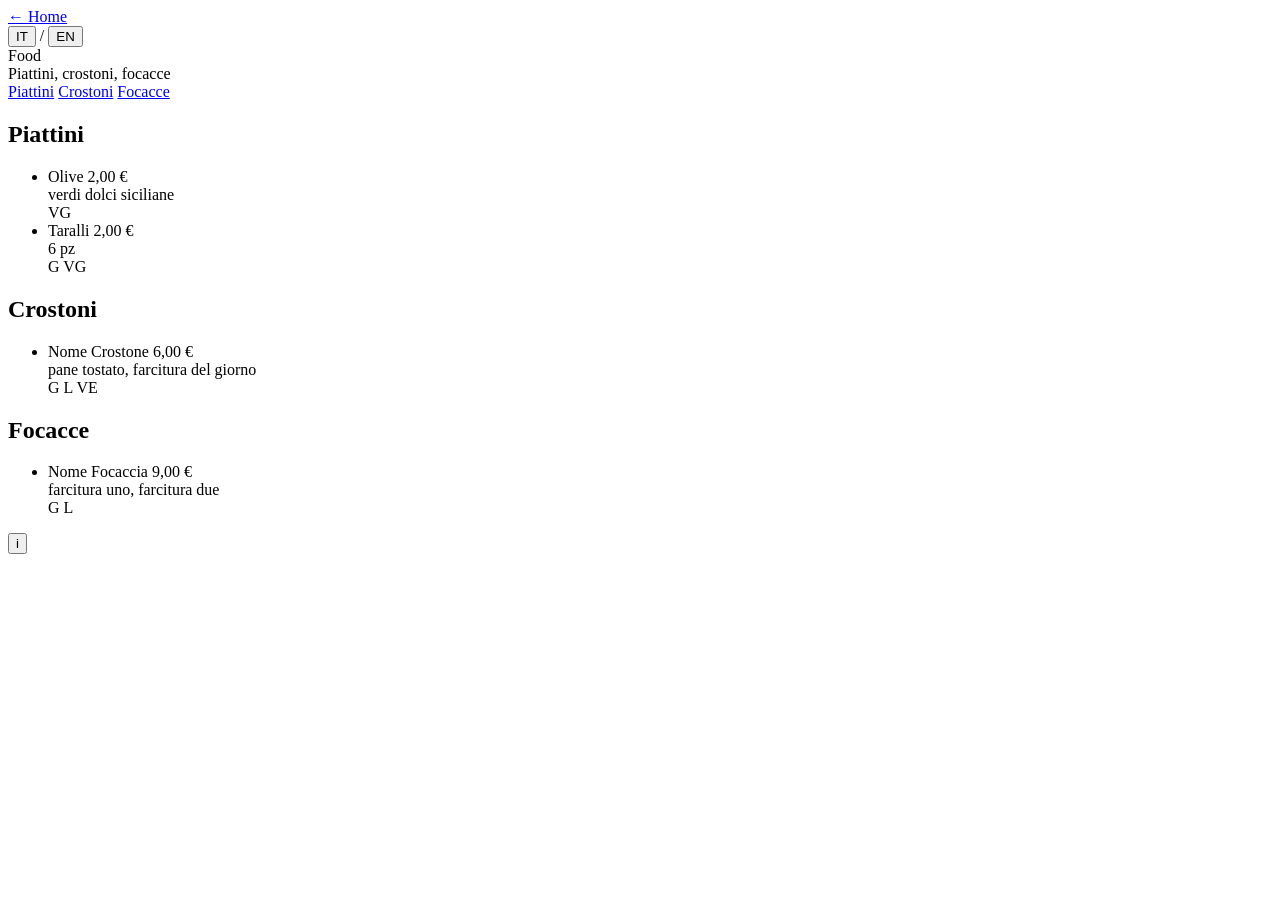
==== food.html @ 465bb367 "Again" ====
<!DOCTYPE html>
<html lang="it">
<head>
<meta charset="UTF-8">
<meta name="viewport" content="width=device-width, initial-scale=1">
<title>Food — Il Tuo Locale</title>
<link rel="stylesheet" href="style.css">
</head>
<body>
 
<div class="barra-top">
  <a class="indietro" href="index.html" data-en="&larr; Home">&larr; Home</a>
  <div class="lingua">
    <button type="button" id="btn-it" class="attiva" onclick="cambiaLingua('it')">IT</button>
    <span class="divisore">/</span>
    <button type="button" id="btn-en" onclick="cambiaLingua('en')">EN</button>
  </div>
</div>
 
<header>
  <div class="logo">Food</div>
  <div class="sottotitolo" data-en="Small plates, toasts, focaccia">Piattini, crostoni, focacce</div>
</header>
 
<nav class="categorie">
  <a href="#piattini" data-en="Small plates">Piattini</a>
  <a href="#crostoni" data-en="Toasts">Crostoni</a>
  <a href="#focacce" data-en="Focaccia">Focacce</a>
</nav>
 
<div class="contenitore">
 
  <!-- ===== PIATTINI ===== -->
  <section class="sezione" id="piattini">
    <h2 class="titolo-sezione" data-en="Small plates">Piattini</h2>
    <ul class="lista-voci">
 
      <li class="voce">
        <div class="riga-nome">
          <span class="nome" data-en="Olives">Olive</span>
          <span class="leader"></span>
          <span class="prezzo">2,00 €</span>
        </div>
        <div class="descrizione" data-en="sweet Sicilian green olives">verdi dolci siciliane</div>
        <div class="tags">
          <span class="tag" title="Vegano">VG</span>
        </div>
      </li>
 
      <li class="voce">
        <div class="riga-nome">
          <span class="nome">Taralli</span>
          <span class="leader"></span>
          <span class="prezzo">2,00 €</span>
        </div>
        <div class="descrizione" data-en="6 pcs">6 pz</div>
        <div class="tags">
          <span class="tag" title="Glutine">G</span>
          <span class="tag" title="Vegano">VG</span>
        </div>
      </li>
 
    </ul>
  </section>
 
  <!-- ===== CROSTONI ===== -->
  <section class="sezione" id="crostoni">
    <h2 class="titolo-sezione" data-en="Toasts">Crostoni</h2>
    <ul class="lista-voci">
 
      <li class="voce">
        <div class="riga-nome">
          <span class="nome">Nome Crostone</span>
          <span class="leader"></span>
          <span class="prezzo">6,00 €</span>
        </div>
        <div class="descrizione" data-en="toasted bread, topping of the day">pane tostato, farcitura del giorno</div>
        <div class="tags">
          <span class="tag" title="Glutine">G</span>
          <span class="tag" title="Latte">L</span>
          <span class="tag" title="Vegetariano">VE</span>
        </div>
      </li>
 
    </ul>
  </section>
 
  <!-- ===== FOCACCE ===== -->
  <section class="sezione" id="focacce">
    <h2 class="titolo-sezione" data-en="Focaccia">Focacce</h2>
    <ul class="lista-voci">
 
      <li class="voce">
        <div class="riga-nome">
          <span class="nome">Nome Focaccia</span>
          <span class="leader"></span>
          <span class="prezzo">9,00 €</span>
        </div>
        <div class="descrizione" data-en="filling one, filling two">farcitura uno, farcitura due</div>
        <div class="tags">
          <span class="tag" title="Glutine">G</span>
          <span class="tag" title="Latte">L</span>
        </div>
      </li>
 
    </ul>
  </section>
 
</div>
 
<!-- ===== PULSANTE LEGENDA IN BASSO A DESTRA ===== -->
<button type="button" class="bottone-legenda" id="bottone-legenda"
        aria-expanded="false" aria-controls="pannello-legenda"
        onclick="apriChiudiLegenda()" title="Legenda allergeni">i</button>
 
<div class="pannello-legenda" id="pannello-legenda" hidden>
  <h3 data-en="Allergens key">Legenda allergeni</h3>
  <ul>
    <li><span class="tag">G</span> <span data-en="Gluten">Glutine</span></li>
    <li><span class="tag">L</span> <span data-en="Milk">Latte</span></li>
    <li><span class="tag">U</span> <span data-en="Eggs">Uova</span></li>
    <li><span class="tag">FG</span> <span data-en="Nuts">Frutta a guscio</span></li>
    <li><span class="tag">AR</span> <span data-en="Peanuts">Arachidi</span></li>
    <li><span class="tag">SO</span> <span data-en="Soy">Soia</span></li>
    <li><span class="tag">SE</span> <span data-en="Sesame">Sesamo</span></li>
    <li><span class="tag">SN</span> <span data-en="Mustard">Senape</span></li>
    <li><span class="tag">SD</span> <span data-en="Celery">Sedano</span></li>
    <li><span class="tag">P</span> <span data-en="Fish">Pesce</span></li>
    <li><span class="tag">M</span> <span data-en="Molluscs">Molluschi</span></li>
    <li><span class="tag">CR</span> <span data-en="Crustaceans">Crostacei</span></li>
    <li><span class="tag">LU</span> <span data-en="Lupin">Lupini</span></li>
    <li><span class="tag">S</span> <span data-en="Sulphites">Solfiti</span></li>
    <li><span class="tag">VE</span> <span data-en="Vegetarian">Vegetariano</span></li>
    <li><span class="tag">VG</span> <span data-en="Vegan">Vegano</span></li>
  </ul>
</div>
 
<script src="script.js"></script>
</body>
</html>
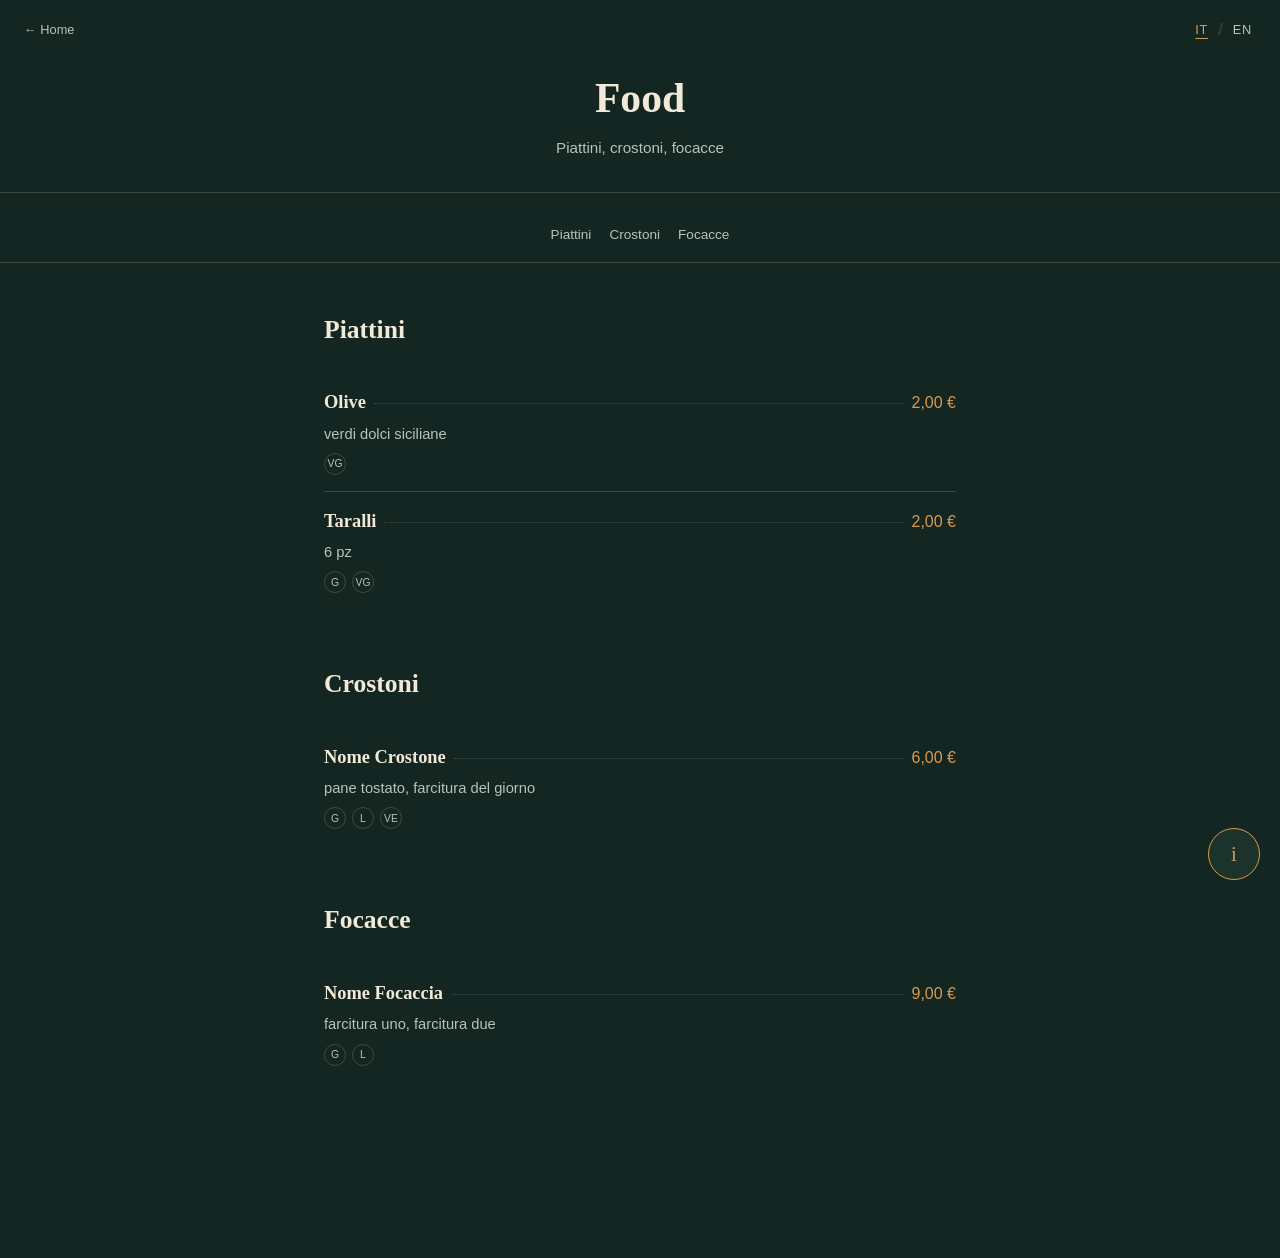
==== commit 97d45a2e: "Nome" ====
--- a/food.html
+++ b/food.html
@@ -3,7 +3,7 @@
 <head>
 <meta charset="UTF-8">
 <meta name="viewport" content="width=device-width, initial-scale=1">
-<title>Food — Il Tuo Locale</title>
+<title>Food — MESCI</title>
 <link rel="stylesheet" href="style.css">
 </head>
 <body>
--- a/style.css
+++ b/style.css
@@ -0,0 +1,251 @@
+/* =========================================================
+   STILE CONDIVISO DA TUTTE LE PAGINE
+   Cambia i colori e i font qui sotto: si aggiorna tutto.
+   ========================================================= */
+:root{
+  --bg: #142621;
+  --bg-card: #1b332b;
+  --testo: #f2ead8;
+  --testo-muto: #b7c3ba;
+  --accento: #d99a4e;
+  --linea: rgba(242,234,216,0.18);
+  --font-titoli: "Fraunces", Georgia, serif;
+  --font-testo: "Work Sans", Arial, sans-serif;
+  --max-width: 680px;
+}
+
+* { box-sizing: border-box; }
+
+body{
+  margin:0;
+  background: var(--bg);
+  color: var(--testo);
+  font-family: var(--font-testo);
+  line-height: 1.5;
+}
+a { color: inherit; }
+
+.contenitore{
+  max-width: var(--max-width);
+  margin: 0 auto;
+  padding: 0 24px 120px;
+}
+
+/* ---------- BARRA IN ALTO (lingua + indietro) ---------- */
+.barra-top{
+  display:flex;
+  justify-content:space-between;
+  align-items:center;
+  padding: 16px 24px 0;
+}
+.indietro{
+  font-size: 0.8rem;
+  color: var(--testo-muto);
+  text-decoration:none;
+}
+.indietro:hover{ color: var(--accento); }
+
+.lingua{ display:flex; align-items:center; gap: 6px; }
+.lingua button{
+  background:none; border:none;
+  padding: 6px 4px;
+  cursor:pointer;
+  font-family: var(--font-testo);
+  font-size: 0.8rem;
+  letter-spacing: 0.06em;
+  color: var(--testo-muto);
+}
+.lingua button.attiva{
+  color: var(--accento);
+  text-decoration: underline;
+  text-underline-offset: 4px;
+}
+.lingua button:focus-visible,
+.bottone-legenda:focus-visible,
+.bottone-home:focus-visible{
+  outline: 2px solid var(--accento);
+  outline-offset: 3px;
+}
+.lingua .divisore{ color: var(--linea); }
+
+/* ---------- HEADER ---------- */
+header{ text-align:center; padding: 24px 24px 32px; }
+header .logo{
+  font-family: var(--font-titoli);
+  font-size: 2.6rem;
+  font-weight: 600;
+}
+header .sottotitolo{
+  color: var(--testo-muto);
+  margin-top: 8px;
+  font-size: 0.95rem;
+}
+
+/* ---------- HOME: i due pulsanti WINE / FOOD ---------- */
+.home{
+  min-height: 100svh;
+  display:flex;
+  flex-direction:column;
+  justify-content:center;
+  align-items:center;
+  padding: 24px;
+  text-align:center;
+}
+.home .logo{
+  font-family: var(--font-titoli);
+  font-size: 3.2rem;
+  font-weight: 600;
+  margin-bottom: 8px;
+}
+.home .sottotitolo{
+  color: var(--testo-muto);
+  margin-bottom: 48px;
+  font-size: 0.95rem;
+}
+.bottoni-home{
+  display:flex;
+  flex-direction: column;   /* uno sopra l'altro */
+  gap: 16px;
+  width: 100%;
+  max-width: 320px;
+}
+.bottone-home{
+  display:block;
+  padding: 22px 16px;
+  border: 1px solid var(--accento);
+  border-radius: 4px;
+  color: var(--accento);
+  text-decoration:none;
+  font-family: var(--font-titoli);
+  font-size: 1.4rem;
+  letter-spacing: 0.12em;
+}
+.bottone-home:hover{
+  background: var(--accento);
+  color: var(--bg);
+}
+
+/* ---------- NAV ANCORE ---------- */
+nav.categorie{
+  display:flex; flex-wrap: wrap; justify-content:center;
+  gap: 8px 18px;
+  padding: 24px 24px 8px;
+  border-top: 1px solid var(--linea);
+  border-bottom: 1px solid var(--linea);
+  margin-bottom: 48px;
+}
+nav.categorie a{
+  text-decoration:none;
+  color: var(--testo-muto);
+  font-size: 0.85rem;
+  padding: 8px 0;
+}
+nav.categorie a:hover{ color: var(--accento); }
+
+/* ---------- SEZIONI E VOCI ---------- */
+section.sezione{ margin-bottom: 56px; scroll-margin-top: 20px; }
+section.sezione .titolo-sezione{
+  font-family: var(--font-titoli);
+  font-size: 1.6rem;
+  font-weight: 600;
+  margin: 0 0 24px;
+}
+ul.lista-voci{ list-style:none; margin:0; padding:0; }
+li.voce{ padding: 16px 0; border-bottom: 1px solid var(--linea); }
+li.voce:last-child{ border-bottom:none; }
+
+.riga-nome{ display:flex; align-items: baseline; gap: 8px; }
+.riga-nome .nome{
+  font-family: var(--font-titoli);
+  font-size: 1.15rem;
+  font-weight: 600;
+}
+.riga-nome .leader{
+  flex:1;
+  border-bottom: 1px dotted var(--linea);
+  transform: translateY(-4px);
+}
+.riga-nome .prezzo{ color: var(--accento); white-space: nowrap; }
+
+.tagline{
+  display:block;
+  font-size: 0.75rem;
+  letter-spacing: 0.04em;
+  color: var(--accento);
+  margin-top: 4px;
+}
+.descrizione{
+  color: var(--testo-muto);
+  font-size: 0.92rem;
+  margin-top: 6px;
+  max-width: 52ch;
+}
+.tags{ margin-top: 8px; display:flex; gap: 6px; flex-wrap:wrap; }
+.tag{
+  width: 22px; height: 22px;
+  border-radius: 50%;
+  border: 1px solid var(--linea);
+  color: var(--testo-muto);
+  font-size: 0.65rem;
+  display:flex; align-items:center; justify-content:center;
+}
+
+/* ---------- PULSANTE LEGENDA IN BASSO A DESTRA ---------- */
+.bottone-legenda{
+  position: fixed;
+  right: 20px;
+  bottom: 20px;
+  width: 52px; height: 52px;
+  border-radius: 50%;
+  border: 1px solid var(--accento);
+  background: var(--bg-card);
+  color: var(--accento);
+  font-family: var(--font-titoli);
+  font-size: 1.3rem;
+  cursor: pointer;
+  z-index: 20;
+}
+.bottone-legenda:hover{ background: var(--accento); color: var(--bg); }
+
+.pannello-legenda{
+  position: fixed;
+  right: 20px;
+  bottom: 84px;
+  width: min(320px, calc(100vw - 40px));
+  max-height: 60svh;
+  overflow-y: auto;
+  background: var(--bg-card);
+  border: 1px solid var(--linea);
+  border-radius: 12px;
+  padding: 20px;
+  z-index: 20;
+}
+.pannello-legenda[hidden]{ display:none; }
+.pannello-legenda h3{
+  font-family: var(--font-titoli);
+  margin: 0 0 12px;
+  font-size: 1rem;
+}
+.pannello-legenda ul{
+  list-style:none; margin:0; padding:0;
+  display:grid;
+  grid-template-columns: 1fr 1fr;
+  gap: 10px 12px;
+  font-size: 0.8rem;
+  color: var(--testo-muto);
+}
+.pannello-legenda li{ display:flex; align-items:center; gap: 8px; }
+
+footer{
+  text-align:center;
+  color: var(--testo-muto);
+  font-size: 0.8rem;
+  padding: 24px;
+}
+footer a{ color: var(--accento); text-decoration:none; }
+
+@media (max-width: 480px){
+  header .logo{ font-size: 2.1rem; }
+  .home .logo{ font-size: 2.6rem; }
+  .riga-nome .nome{ font-size: 1.05rem; }
+}
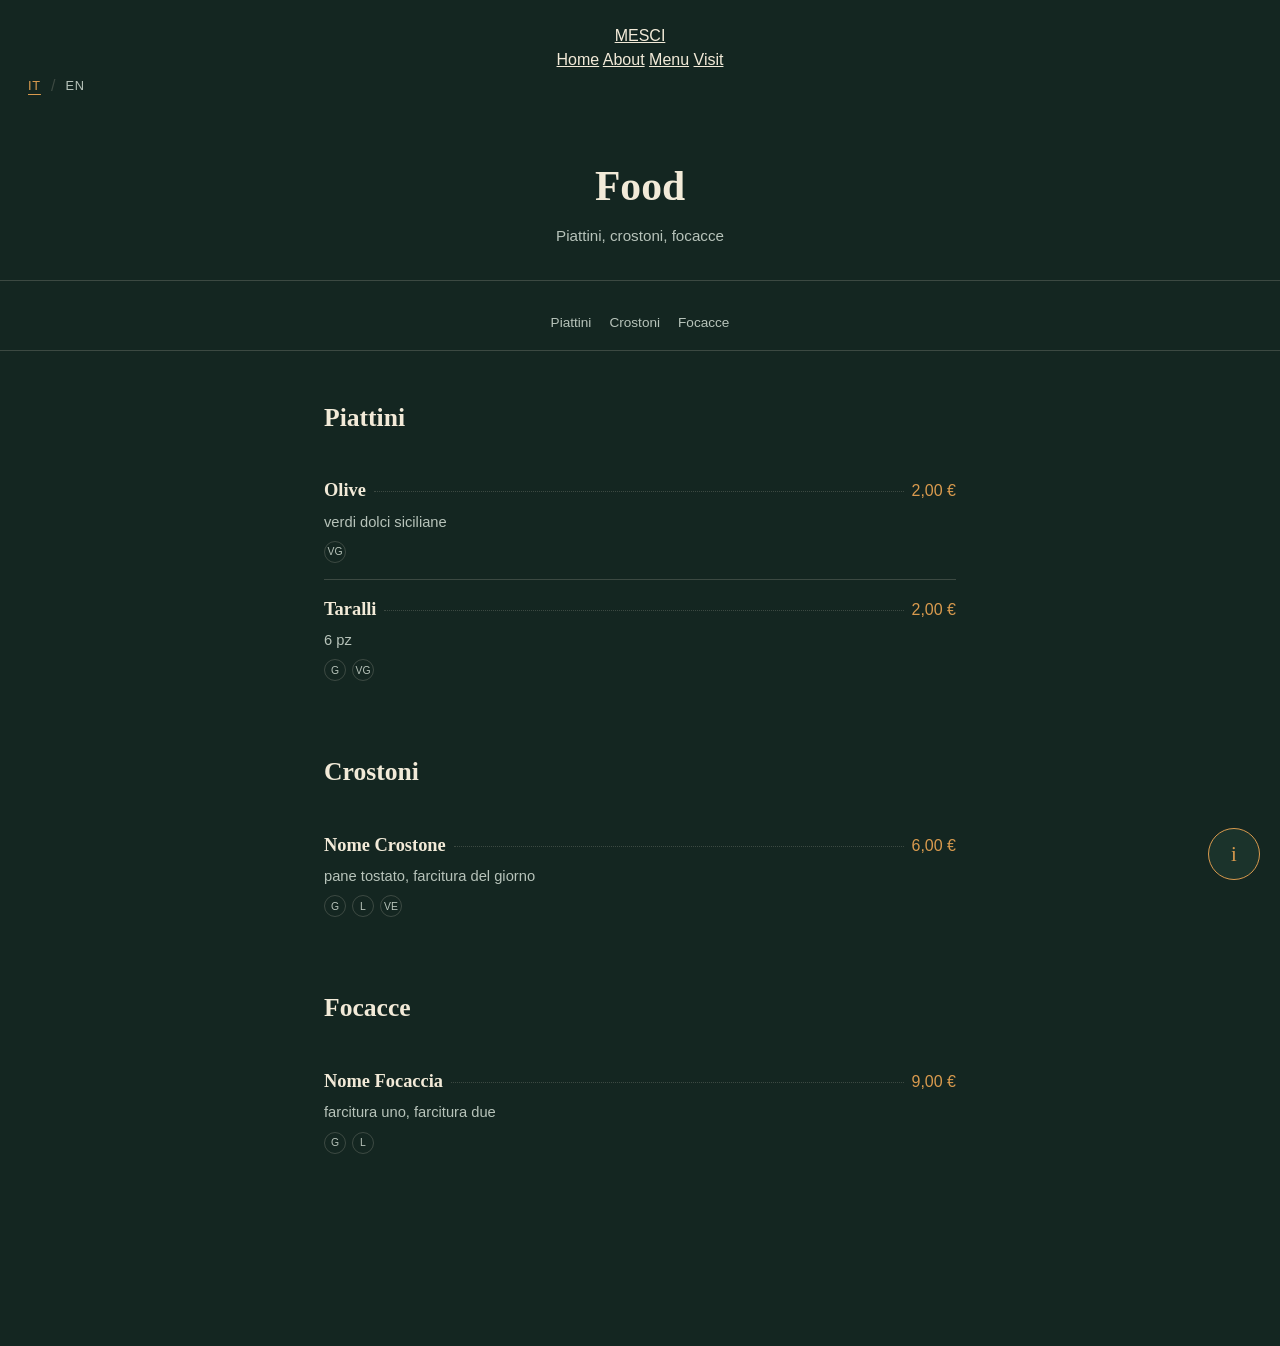
==== commit b82cfd33: "Refactor header and navigation structure in food.html" ====
--- a/food.html
+++ b/food.html
@@ -7,34 +7,40 @@
 <link rel="stylesheet" href="style.css">
 </head>
 <body>
- 
-<div class="barra-top">
-  <a class="indietro" href="index.html" data-en="&larr; Home">&larr; Home</a>
-  <div class="lingua">
-    <button type="button" id="btn-it" class="attiva" onclick="cambiaLingua('it')">IT</button>
-    <span class="divisore">/</span>
-    <button type="button" id="btn-en" onclick="cambiaLingua('en')">EN</button>
-  </div>
-</div>
- 
+
+<header class="nav-sito">
+  <a class="logo-sito" href="index.html">MESCI</a>
+  <nav class="nav-links">
+    <a href="index.html">Home</a>
+    <a href="about.html">About</a>
+    <a href="index.html#scegli-menu" class="attivo">Menu</a>
+    <a href="visit.html">Visit</a>
+    <div class="lingua">
+      <button type="button" id="btn-it" class="attiva" onclick="cambiaLingua('it')">IT</button>
+      <span class="divisore">/</span>
+      <button type="button" id="btn-en" onclick="cambiaLingua('en')">EN</button>
+    </div>
+  </nav>
+</header>
+
 <header>
   <div class="logo">Food</div>
   <div class="sottotitolo" data-en="Small plates, toasts, focaccia">Piattini, crostoni, focacce</div>
 </header>
- 
+
 <nav class="categorie">
   <a href="#piattini" data-en="Small plates">Piattini</a>
   <a href="#crostoni" data-en="Toasts">Crostoni</a>
   <a href="#focacce" data-en="Focaccia">Focacce</a>
 </nav>
- 
+
 <div class="contenitore">
- 
+
   <!-- ===== PIATTINI ===== -->
   <section class="sezione" id="piattini">
     <h2 class="titolo-sezione" data-en="Small plates">Piattini</h2>
     <ul class="lista-voci">
- 
+
       <li class="voce">
         <div class="riga-nome">
           <span class="nome" data-en="Olives">Olive</span>
@@ -46,7 +52,7 @@
           <span class="tag" title="Vegano">VG</span>
         </div>
       </li>
- 
+
       <li class="voce">
         <div class="riga-nome">
           <span class="nome">Taralli</span>
@@ -59,15 +65,15 @@
           <span class="tag" title="Vegano">VG</span>
         </div>
       </li>
- 
+
     </ul>
   </section>
- 
+
   <!-- ===== CROSTONI ===== -->
   <section class="sezione" id="crostoni">
     <h2 class="titolo-sezione" data-en="Toasts">Crostoni</h2>
     <ul class="lista-voci">
- 
+
       <li class="voce">
         <div class="riga-nome">
           <span class="nome">Nome Crostone</span>
@@ -81,15 +87,15 @@
           <span class="tag" title="Vegetariano">VE</span>
         </div>
       </li>
- 
+
     </ul>
   </section>
- 
+
   <!-- ===== FOCACCE ===== -->
   <section class="sezione" id="focacce">
     <h2 class="titolo-sezione" data-en="Focaccia">Focacce</h2>
     <ul class="lista-voci">
- 
+
       <li class="voce">
         <div class="riga-nome">
           <span class="nome">Nome Focaccia</span>
@@ -102,17 +108,17 @@
           <span class="tag" title="Latte">L</span>
         </div>
       </li>
- 
+
     </ul>
   </section>
- 
+
 </div>
- 
+
 <!-- ===== PULSANTE LEGENDA IN BASSO A DESTRA ===== -->
 <button type="button" class="bottone-legenda" id="bottone-legenda"
         aria-expanded="false" aria-controls="pannello-legenda"
         onclick="apriChiudiLegenda()" title="Legenda allergeni">i</button>
- 
+
 <div class="pannello-legenda" id="pannello-legenda" hidden>
   <h3 data-en="Allergens key">Legenda allergeni</h3>
   <ul>
@@ -134,7 +140,7 @@
     <li><span class="tag">VG</span> <span data-en="Vegan">Vegano</span></li>
   </ul>
 </div>
- 
+
 <script src="script.js"></script>
 </body>
 </html>
